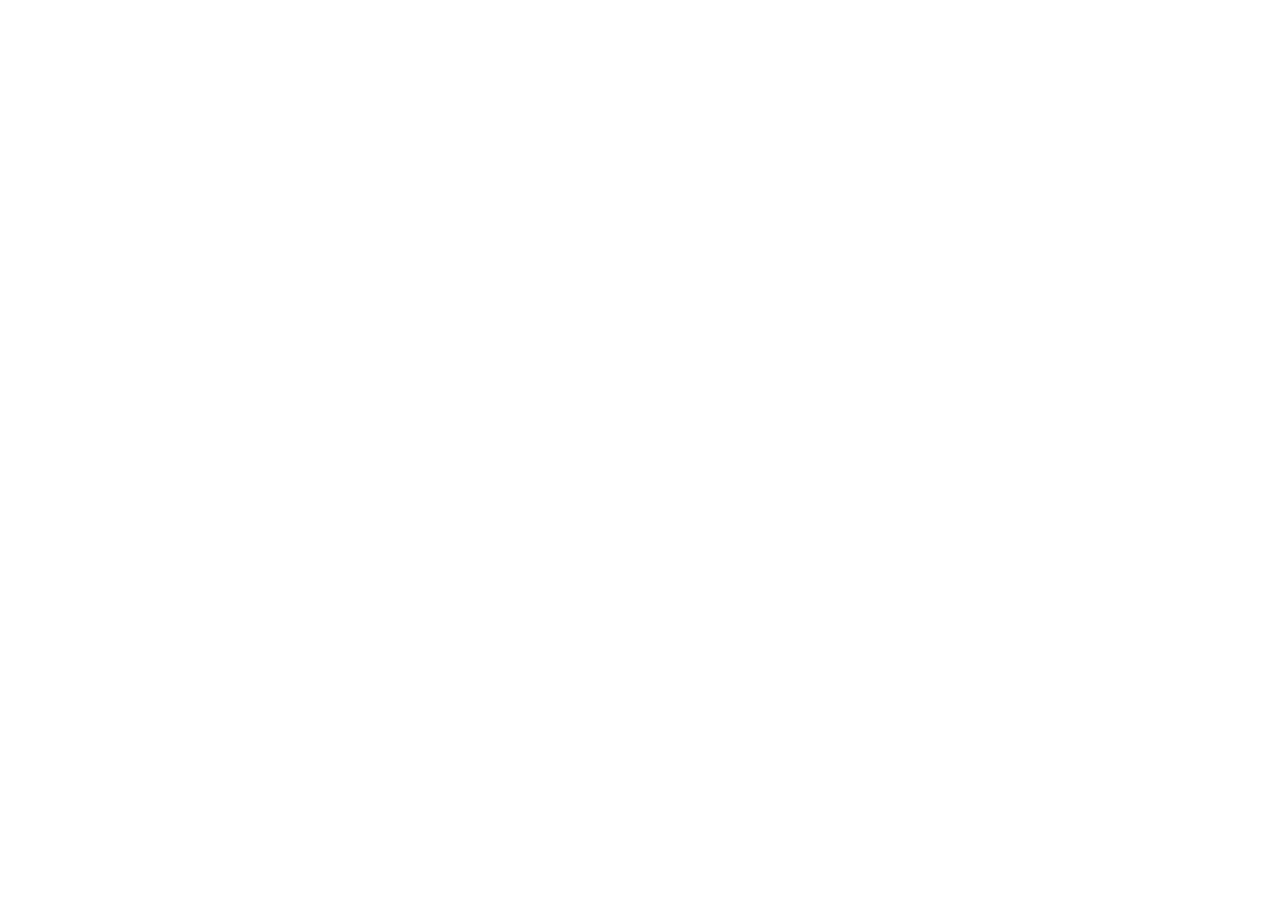
==== index.html @ ea185760 "Redirect the organization site to the Comuns pitch deck Signed-off-by: rodrigopavezi <rodrigopavezi@" ====
<!doctype html>
<html lang="en">
<head>
  <meta charset="utf-8">
  <meta name="viewport" content="width=device-width, initial-scale=1">
  <title>Comuns</title>
  <meta http-equiv="refresh" content="0; url=https://comuns-ai.github.io/comuns/">
  <link rel="canonical" href="https://comuns-ai.github.io/comuns/">
</head>
<body>
  <p><a href="https://comuns-ai.github.io/comuns/">Comuns pitch deck</a></p>
</body>
</html>
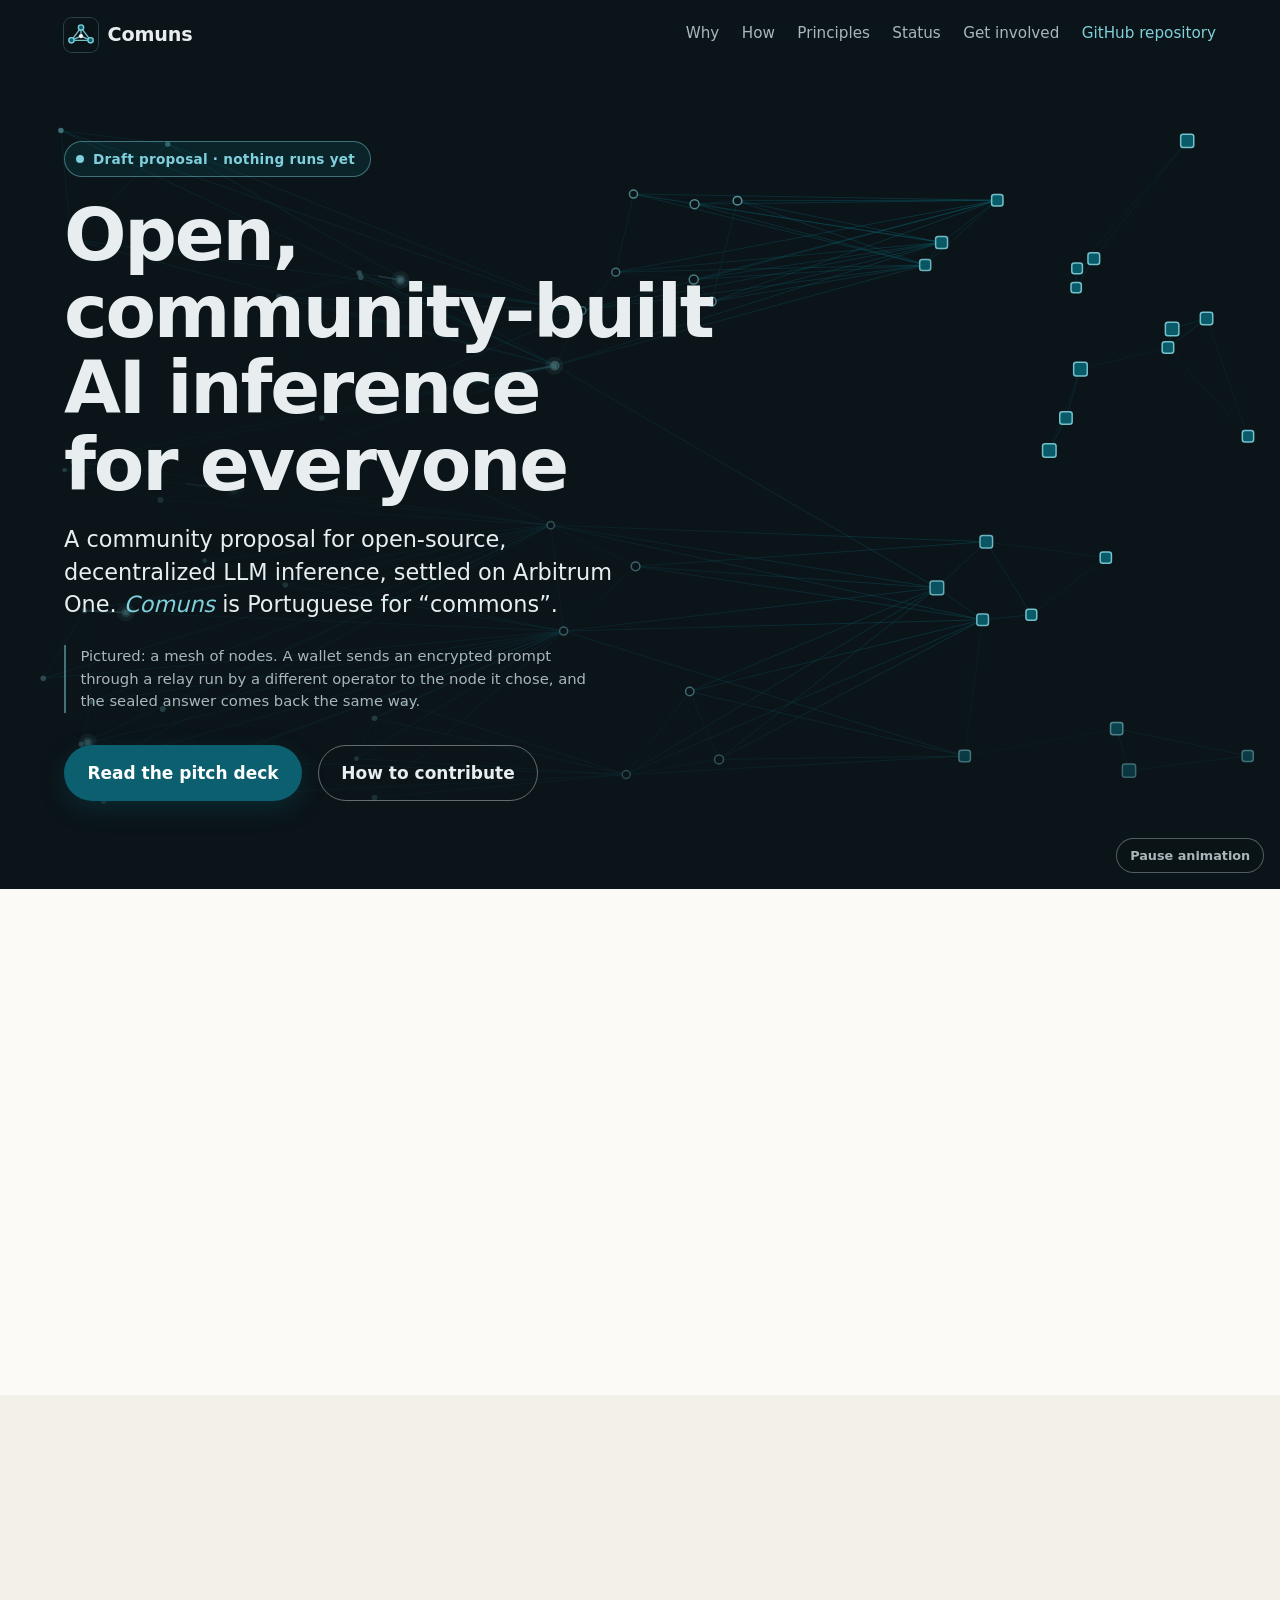
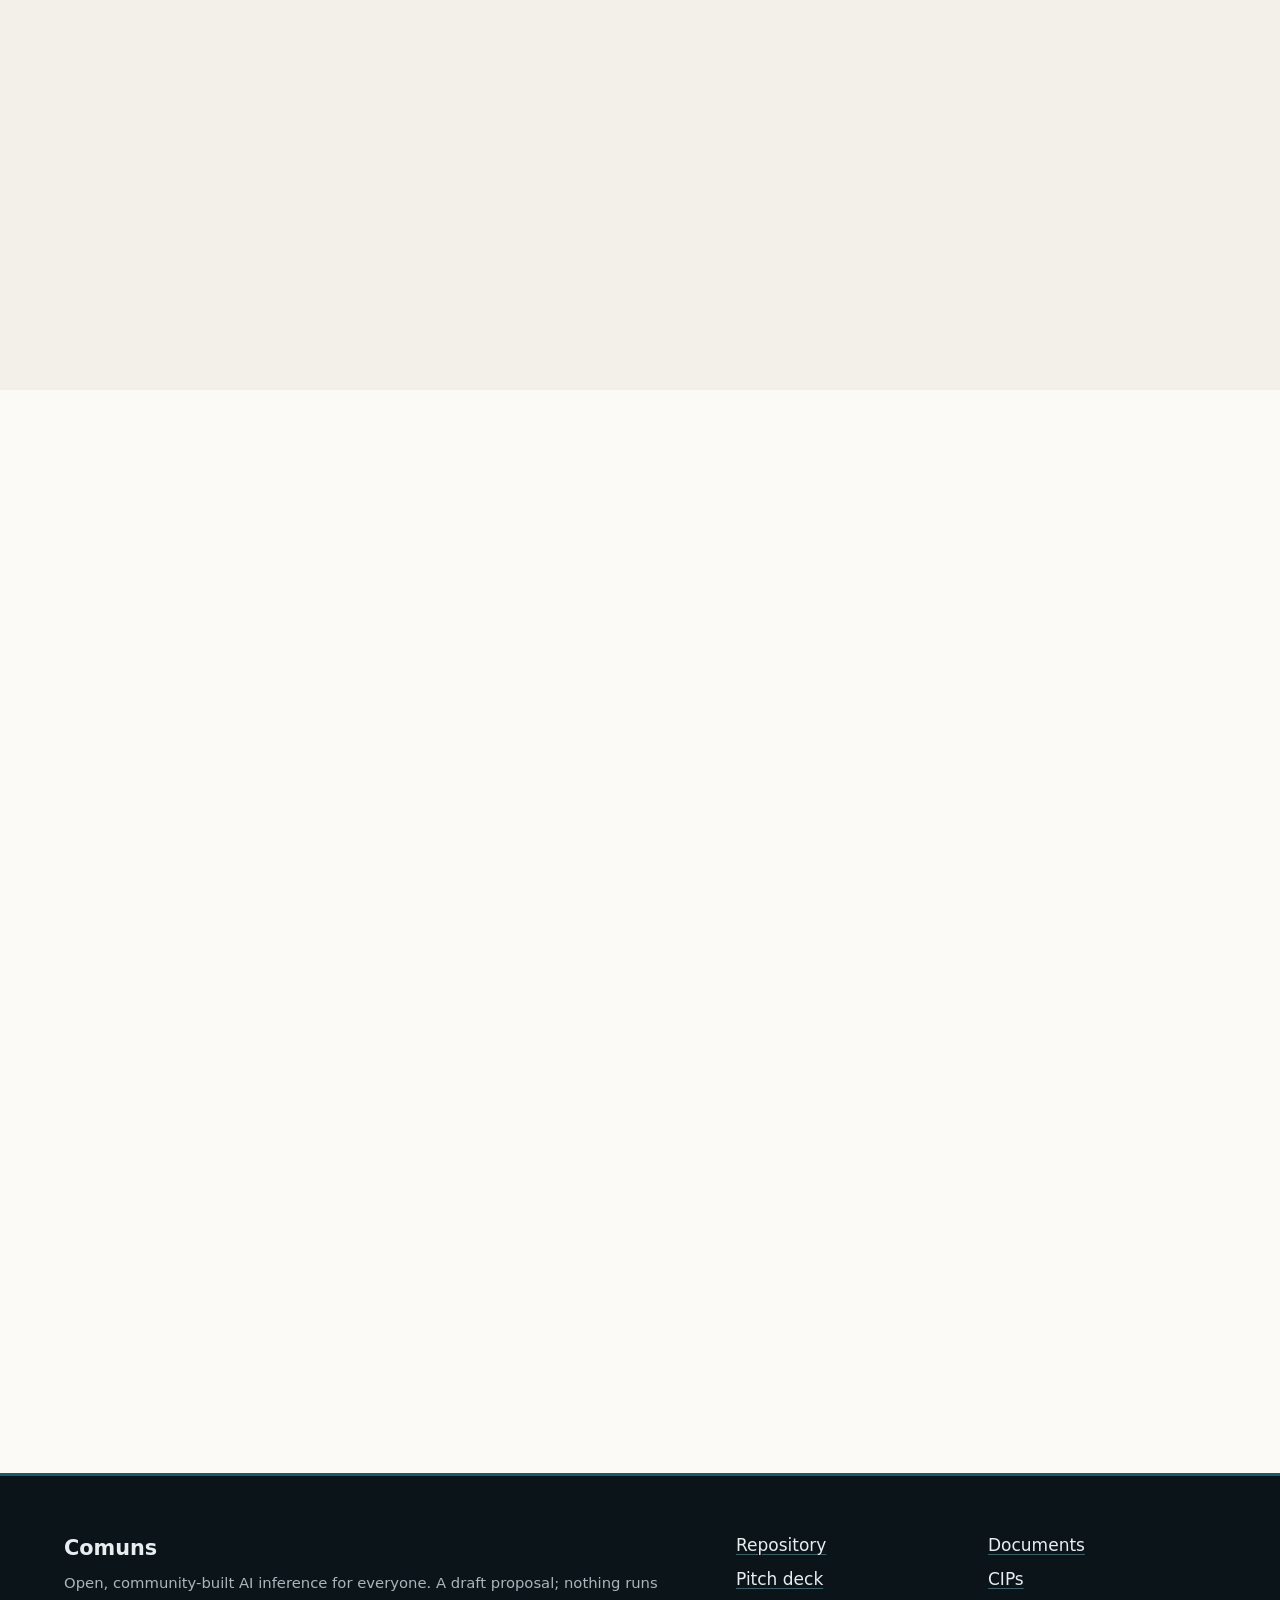
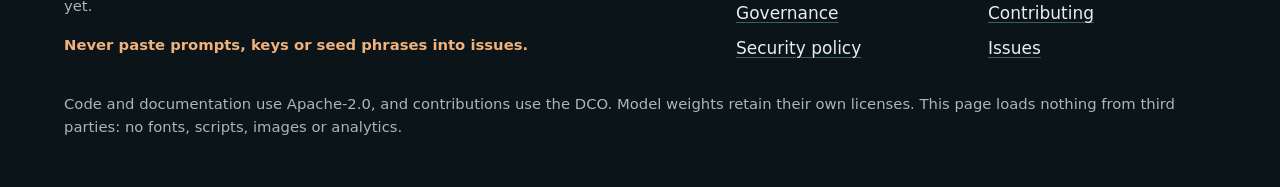
==== commit e1606259: "feat: replace the deck redirect with a landing page The organization site now serves a static landin" ====
--- a/index.html
+++ b/index.html
@@ -1,13 +1,278 @@
-<!doctype html>
+<!DOCTYPE html>
 <html lang="en">
 <head>
-  <meta charset="utf-8">
-  <meta name="viewport" content="width=device-width, initial-scale=1">
-  <title>Comuns</title>
-  <meta http-equiv="refresh" content="0; url=https://comuns-ai.github.io/comuns/">
-  <link rel="canonical" href="https://comuns-ai.github.io/comuns/">
+<meta charset="utf-8">
+<meta name="viewport" content="width=device-width, initial-scale=1">
+<meta http-equiv="Content-Security-Policy" content="default-src 'self'; img-src 'self' data:; style-src 'self'; script-src 'self'; base-uri 'none'; form-action 'none'">
+<meta name="color-scheme" content="light dark">
+<meta name="description" content="Comuns is a community proposal for open-source, decentralized LLM inference, settled on Arbitrum One. A draft; nothing runs yet.">
+<meta name="referrer" content="no-referrer">
+<title>Comuns — open, community-built AI inference</title>
+<link rel="icon" href="assets/mark.svg" type="image/svg+xml">
+<link rel="stylesheet" href="assets/style.css">
 </head>
 <body>
-  <p><a href="https://comuns-ai.github.io/comuns/">Comuns pitch deck</a></p>
+<a class="skip-link" href="#main">Skip to content</a>
+
+<header class="site-header">
+  <div class="wrap header-row">
+    <a class="wordmark" href="#top" aria-label="Comuns, home">
+      <svg class="mark" viewBox="0 0 64 64" aria-hidden="true" focusable="false">
+        <rect width="64" height="64" rx="14" fill="#0b1418"/>
+        <g stroke="#7fd0dc" stroke-width="2.5" stroke-linecap="round" fill="none" opacity="0.9">
+          <path d="M14 42 L32 18 L50 42 Z"/>
+          <path d="M14 42 L32 34 L50 42"/>
+          <path d="M32 18 L32 34"/>
+        </g>
+        <g fill="#0b5f6e" stroke="#7fd0dc" stroke-width="2.5">
+          <circle cx="14" cy="42" r="5"/>
+          <circle cx="50" cy="42" r="5"/>
+          <circle cx="32" cy="18" r="5"/>
+        </g>
+        <circle cx="32" cy="34" r="4" fill="#fbfaf6"/>
+      </svg>
+      <span>Comuns</span>
+    </a>
+    <nav class="site-nav" aria-label="Sections">
+      <a href="#why">Why</a>
+      <a href="#how">How</a>
+      <a href="#principles">Principles</a>
+      <a href="#status">Status</a>
+      <a href="#involved">Get involved</a>
+      <a class="nav-github" href="https://github.com/Comuns-ai/comuns">GitHub repository</a>
+    </nav>
+  </div>
+</header>
+
+<main id="main">
+
+<section class="hero" id="top" aria-labelledby="hero-title">
+  <canvas id="hero-canvas" class="hero-canvas" aria-hidden="true"></canvas>
+  <div class="wrap hero-content">
+    <p class="status-pill"><span class="dot" aria-hidden="true"></span>Draft proposal · nothing runs yet</p>
+    <h1 id="hero-title">Open, community-built AI inference for everyone</h1>
+    <p class="lede">A community proposal for open-source, decentralized LLM inference, settled on Arbitrum One. <em>Comuns</em> is Portuguese for “commons”.</p>
+    <p class="hero-figure">Pictured: a mesh of nodes. A wallet sends an encrypted prompt through a relay run by a different operator to the node it chose, and the sealed answer comes back the same way.</p>
+    <div class="cta-row">
+      <a class="btn btn-primary" href="/comuns/">Read the pitch deck</a>
+      <a class="btn btn-ghost" href="https://github.com/Comuns-ai/comuns/blob/main/CONTRIBUTING.md">How to contribute</a>
+    </div>
+  </div>
+</section>
+
+<section class="section why" id="why" aria-labelledby="why-title">
+  <div class="wrap">
+    <p class="eyebrow" data-reveal>Why</p>
+    <h2 id="why-title" data-reveal>The closed door</h2>
+    <div class="two-col">
+      <div data-reveal>
+        <p class="big">Hosted models concentrate capability in a few providers. A cheap API still lets the provider read every prompt and refuse service.</p>
+      </div>
+      <div data-reveal>
+        <p>Comuns does not claim a lower price than hosted APIs. The case is control: code, specifications and economics that anyone can inspect, run and fork.</p>
+        <p>The repository is the proposal. Every claim lives in a document anyone can challenge.</p>
+      </div>
+    </div>
+  </div>
+</section>
+
+<section class="section how" id="how" aria-labelledby="how-title">
+  <div class="wrap">
+    <p class="eyebrow" data-reveal>How</p>
+    <h2 id="how-title" data-reveal>How one prompt flows</h2>
+    <p class="intro" data-reveal>By default one node runs a request: pick a model, then a node from its pool. Collective answers and decomposed plans are opt-in.</p>
+
+    <div class="how-layout">
+    <div class="how-diagram" data-reveal>
+      <div class="flow-chips" role="list" aria-label="The path of one prompt">
+        <span class="chip" role="listitem">Wallet</span>
+        <span class="chip-link"><span class="chip-arrow" aria-hidden="true"></span><span class="chip" role="listitem">Encrypted prompt</span></span>
+        <span class="chip-link"><span class="chip-arrow" aria-hidden="true"></span><span class="chip" role="listitem">Rust node</span></span>
+        <span class="chip-link"><span class="chip-arrow" aria-hidden="true"></span><span class="chip" role="listitem">Sealed answer</span></span>
+      </div>
+      <p class="flow-notes"><span>Settlement: Arbitrum One.</span> <span>Optional parallel workers: opt-in, disclosed.</span></p>
+    </div>
+
+    <div class="steps" data-reveal data-reveal-group>
+      <svg class="steps-line" viewBox="0 0 2 100" preserveAspectRatio="none" aria-hidden="true" focusable="false">
+        <path d="M1 0 V100" pathLength="1" vector-effect="non-scaling-stroke"/>
+      </svg>
+      <ol class="steps-list">
+        <li class="step">
+          <span class="step-num" aria-hidden="true">1</span>
+          <h3>Deposit once</h3>
+          <p>Deposit once into the credit pool.</p>
+        </li>
+        <li class="step">
+          <span class="step-num" aria-hidden="true">2</span>
+          <h3>Encrypt and relay</h3>
+          <p>Encrypt the prompt locally; send it through a relay run by someone else.</p>
+        </li>
+        <li class="step">
+          <span class="step-num" aria-hidden="true">3</span>
+          <h3>The node opens the session</h3>
+          <p>The node opens the session with your unlinkable credit and runs the model off-chain; chunks return sealed.</p>
+        </li>
+        <li class="step">
+          <span class="step-num" aria-hidden="true">4</span>
+          <h3>A voucher per chunk</h3>
+          <p>The client signs a voucher per chunk.</p>
+        </li>
+      </ol>
+    </div>
+    </div>
+    <p class="aside-note" data-reveal>A paid orchestrator is disclosed, never mandatory.</p>
+  </div>
+</section>
+
+<section class="section principles" id="principles" aria-labelledby="principles-title">
+  <div class="wrap">
+    <p class="eyebrow" data-reveal>Principles</p>
+    <h2 id="principles-title" data-reveal>What the proposal commits to</h2>
+    <ul class="grid" data-reveal data-reveal-group>
+      <li class="card">
+        <h3>Anonymous by default</h3>
+        <p>The node you pick can read your prompt, but neither it nor the chain should learn who sent it. Standard mode hides who asked, not what was asked.</p>
+        <p class="fine">Attested (TEE) mode is opt-in: there the node should not be able to read the prompt either, barring a physical attack on the hardware.</p>
+        <a href="https://github.com/Comuns-ai/comuns/blob/main/docs/adr/0010-anonymous-by-default.md">The anonymous-by-default decision record</a>
+      </li>
+      <li class="card">
+        <h3>Encrypted transport</h3>
+        <p>Two-way encryption is RFC 9180 HPKE, and client-to-node traffic uses RFC 9458 Oblivious HTTP.</p>
+        <p class="fine">The relay sees your network address and not your prompt. The node sees your prompt and not your network address.</p>
+        <a href="https://github.com/Comuns-ai/comuns/blob/main/docs/adr/0003-hpke-and-the-executor-plaintext-limit.md">The HPKE transport decision record</a>
+      </li>
+      <li class="card">
+        <h3>ETH on Arbitrum One</h3>
+        <p>Arbitrum One settles sessions in ETH. The chain sees a session, never a payer.</p>
+        <p class="fine">Protocol fee: zero. The inference payment is not L2 gas.</p>
+        <a href="https://github.com/Comuns-ai/comuns/blob/main/docs/adr/0001-settle-on-arbitrum-one-evm-not-stylus.md">The Arbitrum One settlement decision record</a>
+      </li>
+      <li class="card">
+        <h3>No token</h3>
+        <p>v1 does not issue a protocol token. No token gate and no coin vote: a class S operator has an equal voice.</p>
+        <a href="https://github.com/Comuns-ai/comuns/blob/main/docs/adr/0007-no-protocol-token-in-v1.md">The no-token decision record</a>
+      </li>
+      <li class="card">
+        <h3>Rust nodes, pluggable backends</h3>
+        <p>Inference runs off-chain in a Rust node with pluggable backends.</p>
+        <p class="fine">Rust alone is not claimed to make inference faster; the kernels do the work.</p>
+        <a href="https://github.com/Comuns-ai/comuns/blob/main/docs/node/node-design.md">The node design document</a>
+      </li>
+      <li class="card">
+        <h3>Hardware classes S to X</h3>
+        <p>Participation from CPU-only class S to multi-GPU class X, subject to measured capability and model fit. Stronger hardware charges more for the same model and weaker hardware charges less.</p>
+        <p class="fine">CPU-only participation is a target to be validated. Classes come from a public self-benchmark, which is not an unfakeable proof.</p>
+        <a href="https://github.com/Comuns-ai/comuns/blob/main/docs/node/hardware-classes-and-benchmarks.md">Hardware classes and benchmarks</a>
+      </li>
+      <li class="card">
+        <h3>Open source</h3>
+        <p>Apache-2.0 for code and documents; DCO sign-off, no CLA.</p>
+        <p class="fine">If the community disagrees with a direction, it can fork the specifications, the contracts and the node.</p>
+        <a href="https://github.com/Comuns-ai/comuns/blob/main/CONTRIBUTING.md">Contributing guide</a>
+      </li>
+      <li class="card">
+        <h3>Governance by CIPs</h3>
+        <p>Decisions are CIPs: Draft, Review, Last Call, Final. Working groups review; a CIP decides.</p>
+        <p class="fine">Anyone can write a CIP. Decisions follow the CIP process and rough consensus in working groups, not coin votes.</p>
+        <a href="https://github.com/Comuns-ai/comuns/blob/main/GOVERNANCE.md">Governance document</a>
+      </li>
+    </ul>
+  </div>
+</section>
+
+<section class="section status" id="status" aria-labelledby="status-title">
+  <div class="wrap">
+    <p class="eyebrow" data-reveal>Status</p>
+    <h2 id="status-title" data-reveal>What exists today, and what does not</h2>
+    <div class="two-col status-cols">
+      <div class="status-box exists" data-reveal>
+        <h3>Exists</h3>
+        <ul>
+          <li>A draft proposal: documents, decision records and CIPs, written in the open.</li>
+          <li>Documentation checker scripts in the repository.</li>
+          <li>A pitch deck, written in Markdown and rendered to a self-contained HTML page.</li>
+        </ul>
+      </div>
+      <div class="status-box missing" data-reveal>
+        <h3>Does not exist</h3>
+        <ul>
+          <li>No protocol implementation runs yet.</li>
+          <li>No contract is deployed, no node exists, no relay exists.</li>
+          <li>No maintainer is seated, no audit has been performed and no mainnet date exists.</li>
+          <li>Price bands are unset. Class claims are self-benchmarks, fakeable.</li>
+        </ul>
+      </div>
+    </div>
+    <p class="status-note" data-reveal>We make no claim of a mainnet date, an audit, a grant, a partnership, existing users or a price lower than hosted APIs. No maintainer is seated yet, and contributors may not come; the plan states its risks openly.</p>
+
+    <h3 class="roadmap-title" data-reveal>From proposal to running code</h3>
+    <ol class="timeline" data-reveal data-reveal-group aria-label="Proposed phases, in order">
+      <li class="phase"><span class="phase-num">Phase 0</span><h4>Documentation baseline</h4><p>This documentation.</p></li>
+      <li class="phase"><span class="phase-num">Phase 1</span><h4>Sepolia slice</h4><p>Relay plus credit session.</p></li>
+      <li class="phase"><span class="phase-num">Phase 2</span><h4>Contexts and classes</h4><p>Ownerless contexts, pools, sheet, orchestrator.</p></li>
+      <li class="phase"><span class="phase-num">Phase 3</span><h4>Verification spike</h4><p>Attested nodes plus the spikes. Phase 3 may end with a negative result.</p></li>
+      <li class="phase"><span class="phase-num">Phase 4</span><h4>External review</h4><p>Reviews, then go/no-go.</p></li>
+    </ol>
+    <p class="timeline-note" data-reveal>There are no dates. Phases are ordered, not scheduled. <a href="https://github.com/Comuns-ai/comuns/blob/main/docs/project-plan.md">Read the project plan</a> for exit criteria.</p>
+  </div>
+</section>
+
+<section class="section involved" id="involved" aria-labelledby="involved-title">
+  <div class="wrap">
+    <p class="eyebrow" data-reveal>Get involved</p>
+    <h2 id="involved-title" data-reveal>Build it with us</h2>
+    <p class="intro" data-reveal>Comuns is built by whoever shows up and writes in public. You do not need a hardware class, a stake, or a holding to review, comment or propose. The only channels are issues and CIP comments on the repository.</p>
+    <div class="two-col involved-cols">
+      <div class="involve-box" data-reveal>
+        <h3>For contributors</h3>
+        <ol class="involve-list">
+          <li><a href="https://github.com/Comuns-ai/comuns/pull/7">Review CIP-0003 (pull request #7)</a>. A Draft proposal for seating the first maintainer. Any person other than the author can review it: a public comment that approves or names a blocking objection.</li>
+          <li><a href="https://github.com/Comuns-ai/comuns/tree/main/docs/cip">Comment on the CIPs</a>. None are Final.</li>
+          <li>Join a working group: Protocol, Node, Cryptography, Contracts, Applications or Documentation. Say so in a public issue or on a relevant CIP.</li>
+          <li><a href="https://github.com/Comuns-ai/comuns/blob/main/CONTRIBUTING.md">Read the contributing guide</a>. Contributions use the Developer Certificate of Origin; there is no CLA.</li>
+          <li>Later, run a node on any hardware class. CPU-only class S is still a target to be validated. See <a href="https://github.com/Comuns-ai/comuns/blob/main/docs/project-plan.md">the project plan</a> for its proposed phases.</li>
+        </ol>
+      </div>
+      <div class="involve-box" data-reveal>
+        <h3>For supporters</h3>
+        <ol class="involve-list">
+          <li><a href="/comuns/">Read the pitch deck</a> and <a href="https://github.com/Comuns-ai/comuns/blob/main/docs/project-plan.md">the project plan</a>.</li>
+          <li><a href="https://github.com/Comuns-ai/comuns/issues">Open an issue</a> to talk. Issues are for document comments and documentation flaws.</li>
+        </ol>
+        <p class="fine">This draft names no discussion channel beyond issues and CIP comments on the repository.</p>
+      </div>
+    </div>
+    <div class="cta-row" data-reveal>
+      <a class="btn btn-primary" href="https://github.com/Comuns-ai/comuns">Open the repository</a>
+      <a class="btn btn-ghost" href="https://github.com/Comuns-ai/comuns/tree/main/docs">Browse the documents</a>
+    </div>
+  </div>
+</section>
+
+</main>
+
+<footer class="site-footer">
+  <div class="wrap footer-grid">
+    <div class="footer-brand">
+      <p class="footer-word">Comuns</p>
+      <p class="fine">Open, community-built AI inference for everyone. A draft proposal; nothing runs yet.</p>
+      <p class="fine warn">Never paste prompts, keys or seed phrases into issues.</p>
+    </div>
+    <nav class="footer-nav" aria-label="Project links">
+      <a href="https://github.com/Comuns-ai/comuns">Repository</a>
+      <a href="https://github.com/Comuns-ai/comuns/tree/main/docs">Documents</a>
+      <a href="/comuns/">Pitch deck</a>
+      <a href="https://github.com/Comuns-ai/comuns/tree/main/docs/cip">CIPs</a>
+      <a href="https://github.com/Comuns-ai/comuns/blob/main/GOVERNANCE.md">Governance</a>
+      <a href="https://github.com/Comuns-ai/comuns/blob/main/CONTRIBUTING.md">Contributing</a>
+      <a href="https://github.com/Comuns-ai/comuns/blob/main/SECURITY.md">Security policy</a>
+      <a href="https://github.com/Comuns-ai/comuns/issues">Issues</a>
+    </nav>
+    <p class="fine footer-licence">Code and documentation use Apache-2.0, and contributions use the DCO. Model weights retain their own licenses. This page loads nothing from third parties: no fonts, scripts, images or analytics.</p>
+  </div>
+</footer>
+
+<script src="assets/main.js"></script>
 </body>
 </html>
--- a/assets/style.css
+++ b/assets/style.css
@@ -0,0 +1,845 @@
+/* Comuns landing page. Static, no build step, no third-party resources. */
+
+:root {
+  --ink: #0d2a33;
+  --ink-2: #3a4a55;
+  --paper: #fbfaf6;
+  --paper-2: #f2f0e8;
+  --line: #d8d4c8;
+  --card: #ffffff;
+  --teal: #0b5f6e;
+  --teal-ink: #0b5f6e;
+  --teal-soft: #e6f3f5;
+  --teal-tint: #7fd0dc;
+  --hero: #0b1418;
+  --hero-ink: #e8eef0;
+  --hero-muted: #a9b6bb;
+  --warn: #8a3b12;
+  --shadow: 0 1px 2px rgba(13, 42, 51, 0.06), 0 12px 32px rgba(13, 42, 51, 0.08);
+  --shadow-lift: 0 2px 4px rgba(13, 42, 51, 0.08), 0 24px 48px rgba(13, 42, 51, 0.14);
+  --radius: 14px;
+  --ease: cubic-bezier(0.22, 1, 0.36, 1);
+  --reveal-time: 0.9s;
+  color-scheme: light dark;
+}
+
+@media (prefers-color-scheme: dark) {
+  :root {
+    --ink: #e8eef0;
+    --ink-2: #a9b6bb;
+    --paper: #0b1418;
+    --paper-2: #101d22;
+    --line: #22333a;
+    --card: #101d22;
+    --teal-ink: #7fd0dc;
+    --teal-soft: #0f272d;
+    --warn: #f0b27a;
+    --shadow: 0 1px 2px rgba(0, 0, 0, 0.3), 0 12px 32px rgba(0, 0, 0, 0.35);
+    --shadow-lift: 0 2px 4px rgba(0, 0, 0, 0.4), 0 24px 48px rgba(0, 0, 0, 0.5);
+  }
+}
+
+/* ---------- Base ---------- */
+
+*,
+*::before,
+*::after { box-sizing: border-box; }
+
+html {
+  scroll-behavior: smooth;
+  -webkit-text-size-adjust: 100%;
+}
+
+body {
+  margin: 0;
+  background: var(--paper);
+  color: var(--ink);
+  font-family: ui-sans-serif, system-ui, -apple-system, "Segoe UI", Roboto, "Helvetica Neue", Arial, sans-serif;
+  font-size: 1.0625rem;
+  line-height: 1.55;
+  overflow-x: hidden;
+  -webkit-font-smoothing: antialiased;
+}
+
+h1, h2, h3, h4 {
+  margin: 0;
+  font-weight: 650;
+  letter-spacing: -0.015em;
+  line-height: 1.12;
+  text-wrap: balance;
+}
+
+h2,
+.nf-title { font-size: clamp(1.9rem, 1.3rem + 2.4vw, 3rem); }
+.nf-title { margin-bottom: 1.5rem; }
+h3 { font-size: 1.25rem; }
+h4 { font-size: 1.1rem; }
+
+p { margin: 0 0 1rem; }
+p:last-child { margin-bottom: 0; }
+
+a {
+  color: var(--teal-ink);
+  text-decoration: underline;
+  text-decoration-thickness: 1px;
+  text-underline-offset: 0.18em;
+  transition: color 0.2s, text-decoration-color 0.2s;
+}
+a:hover { text-decoration-thickness: 2px; }
+
+:focus-visible {
+  outline: 3px solid var(--teal-ink);
+  outline-offset: 3px;
+  border-radius: 4px;
+}
+.site-header :focus-visible,
+.hero :focus-visible,
+.site-footer :focus-visible { outline-color: var(--teal-tint); }
+
+.wrap {
+  width: min(100% - 2rem, 72rem);
+  margin-inline: auto;
+}
+
+.skip-link {
+  position: absolute;
+  left: 1rem;
+  top: -4rem;
+  z-index: 100;
+  padding: 0.6rem 1rem;
+  background: var(--teal);
+  color: #fff;
+  border-radius: 8px;
+  transition: top 0.2s;
+}
+.skip-link:focus { top: 1rem; }
+
+.eyebrow {
+  margin: 0 0 0.75rem;
+  font-size: 0.8rem;
+  font-weight: 650;
+  letter-spacing: 0.14em;
+  text-transform: uppercase;
+  color: var(--teal-ink);
+}
+
+.fine {
+  font-size: 0.925rem;
+  color: var(--ink-2);
+}
+
+.intro {
+  max-width: 44rem;
+  font-size: 1.2rem;
+  margin: 0 0 2.5rem;
+}
+
+/* ---------- Buttons ---------- */
+
+.cta-row {
+  display: flex;
+  flex-wrap: wrap;
+  gap: 0.75rem 1rem;
+  margin-top: 2rem;
+}
+
+.btn {
+  display: inline-flex;
+  align-items: center;
+  gap: 0.5rem;
+  padding: 0.85rem 1.4rem;
+  border-radius: 999px;
+  font-weight: 600;
+  text-decoration: none;
+  border: 1.5px solid transparent;
+  transition: transform 0.25s var(--ease), box-shadow 0.25s var(--ease), background-color 0.2s, color 0.2s, border-color 0.2s;
+}
+.btn:hover { transform: translateY(-2px); }
+.btn:active { transform: translateY(0); }
+
+.btn-primary {
+  background: var(--teal);
+  color: #fff;
+  box-shadow: 0 8px 24px rgba(11, 95, 110, 0.28);
+}
+.btn-primary:hover { background: #0d6c7d; box-shadow: 0 12px 28px rgba(11, 95, 110, 0.36); }
+
+.btn-ghost {
+  background: transparent;
+  color: var(--teal-ink);
+  border-color: currentColor;
+}
+.btn-ghost:hover { background: var(--teal-soft); }
+
+.hero .btn-ghost { color: var(--hero-ink); border-color: rgba(232, 238, 240, 0.4); }
+.hero .btn-ghost:hover { background: rgba(127, 208, 220, 0.12); border-color: var(--teal-tint); }
+
+/* ---------- Header ---------- */
+
+.site-header {
+  background: var(--hero);
+  color: var(--hero-ink);
+  position: relative;
+  z-index: 5;
+}
+
+.header-row {
+  display: flex;
+  align-items: center;
+  justify-content: space-between;
+  gap: 1rem;
+  padding: 1.1rem 0;
+}
+
+.wordmark {
+  display: inline-flex;
+  align-items: center;
+  gap: 0.6rem;
+  color: var(--hero-ink);
+  text-decoration: none;
+  font-weight: 700;
+  font-size: 1.2rem;
+  letter-spacing: -0.01em;
+}
+.mark {
+  width: 34px;
+  height: 34px;
+  border-radius: 8px;
+  box-shadow: 0 0 0 1px rgba(127, 208, 220, 0.25);
+}
+
+.site-nav {
+  display: flex;
+  flex-wrap: wrap;
+  gap: 0.25rem 1.4rem;
+  font-size: 0.95rem;
+}
+.site-nav a {
+  color: var(--hero-muted);
+  text-decoration: none;
+  padding: 0.25rem 0;
+  border-bottom: 1px solid transparent;
+  transition: color 0.2s, border-color 0.2s;
+}
+.site-nav a:hover,
+.site-nav a:focus-visible { color: var(--hero-ink); border-bottom-color: var(--teal-tint); }
+.site-nav .nav-github { color: var(--teal-tint); }
+
+@media (max-width: 760px) {
+  .site-nav a:not(.nav-github) { display: none; }
+}
+
+/* ---------- Hero ---------- */
+
+.hero {
+  position: relative;
+  isolation: isolate;
+  background: var(--hero);
+  color: var(--hero-ink);
+  overflow: hidden;
+  min-height: clamp(34rem, 86vh, 52rem);
+  display: flex;
+  align-items: center;
+}
+
+.hero-canvas {
+  position: absolute;
+  inset: 0;
+  width: 100%;
+  height: 100%;
+  z-index: 0;
+  pointer-events: none;
+}
+
+.hero::after {
+  content: "";
+  position: absolute;
+  inset: 0;
+  z-index: 1;
+  pointer-events: none;
+  background:
+    radial-gradient(60% 70% at 22% 50%, rgba(11, 20, 24, 0.92) 0%, rgba(11, 20, 24, 0.55) 45%, rgba(11, 20, 24, 0) 100%),
+    linear-gradient(180deg, rgba(11, 20, 24, 0) 70%, var(--hero) 100%);
+}
+
+.hero-content {
+  position: relative;
+  z-index: 2;
+  padding: 4.5rem 0 5.5rem;
+}
+.hero-content > * { max-width: 44rem; }
+
+.hero h1 {
+  font-size: clamp(2.5rem, 1.6rem + 4.2vw, 4.6rem);
+  font-weight: 700;
+  letter-spacing: -0.03em;
+  line-height: 1.04;
+  margin: 1.25rem 0 1.25rem;
+}
+
+.lede {
+  font-size: clamp(1.15rem, 1rem + 0.6vw, 1.4rem);
+  color: var(--hero-ink);
+  max-width: 36rem;
+  line-height: 1.45;
+}
+.lede em { font-style: italic; color: var(--teal-tint); }
+
+.hero-figure {
+  font-size: 0.925rem;
+  color: var(--hero-muted);
+  max-width: 34rem;
+  border-left: 2px solid rgba(127, 208, 220, 0.5);
+  padding-left: 0.9rem;
+  margin-top: 1.5rem;
+}
+
+.status-pill {
+  display: inline-flex;
+  align-items: center;
+  gap: 0.55rem;
+  margin: 0;
+  padding: 0.4rem 0.9rem 0.4rem 0.7rem;
+  border: 1px solid rgba(127, 208, 220, 0.45);
+  border-radius: 999px;
+  background: rgba(11, 95, 110, 0.22);
+  color: var(--teal-tint);
+  font-size: 0.85rem;
+  font-weight: 600;
+  letter-spacing: 0.02em;
+}
+.status-pill .dot {
+  width: 8px;
+  height: 8px;
+  border-radius: 50%;
+  background: var(--teal-tint);
+  box-shadow: 0 0 0 0 rgba(127, 208, 220, 0);
+  animation: pulse 2.4s ease-out 2;
+}
+@keyframes pulse {
+  0% { box-shadow: 0 0 0 0 rgba(127, 208, 220, 0.6); }
+  70% { box-shadow: 0 0 0 10px rgba(127, 208, 220, 0); }
+  100% { box-shadow: 0 0 0 0 rgba(127, 208, 220, 0); }
+}
+
+/* Pause/play control for the canvas, added by main.js */
+.hero-toggle {
+  position: absolute;
+  right: 1rem;
+  bottom: 1rem;
+  z-index: 3;
+  padding: 0.4rem 0.8rem;
+  font: inherit;
+  font-size: 0.8rem;
+  font-weight: 600;
+  color: var(--hero-muted);
+  background: rgba(11, 20, 24, 0.55);
+  border: 1px solid rgba(169, 182, 187, 0.45);
+  border-radius: 999px;
+  cursor: pointer;
+  transition: color 0.2s, border-color 0.2s, background-color 0.2s;
+}
+.hero-toggle:hover { color: var(--hero-ink); border-color: var(--teal-tint); }
+.hero-toggle[aria-pressed="true"] {
+  color: var(--hero);
+  background: var(--teal-tint);
+  border-color: var(--teal-tint);
+}
+.hero-toggle[hidden] { display: none; }
+
+/* Hero entrance: transform only, so the copy is readable even if the animation never runs. */
+.hero-content > * {
+  animation: rise 0.9s var(--ease) both;
+}
+.hero-content > :nth-child(2) { animation-delay: 0.08s; }
+.hero-content > :nth-child(3) { animation-delay: 0.18s; }
+.hero-content > :nth-child(4) { animation-delay: 0.28s; }
+.hero-content > :nth-child(5) { animation-delay: 0.38s; }
+@keyframes rise {
+  from { transform: translateY(18px); }
+  to { transform: none; }
+}
+
+/* ---------- Sections ---------- */
+
+.section {
+  padding: clamp(4rem, 9vw, 7.5rem) 0;
+}
+.section h2 { margin-bottom: 1.5rem; }
+
+.section.how,
+.section.status { background: var(--paper-2); }
+
+.two-col {
+  display: grid;
+  grid-template-columns: 1fr;
+  gap: 2rem 4rem;
+  align-items: start;
+}
+@media (min-width: 800px) {
+  .two-col { grid-template-columns: 1.1fr 1fr; }
+}
+
+.big {
+  font-size: clamp(1.35rem, 1.05rem + 1.3vw, 2rem);
+  line-height: 1.3;
+  font-weight: 500;
+  letter-spacing: -0.015em;
+  text-wrap: balance;
+}
+
+/* ---------- Scroll reveals ----------
+   Hidden starting states apply only under html.js, which main.js adds first
+   thing, so without scripts every element is simply visible. */
+
+[data-reveal] {
+  transition: opacity var(--reveal-time) var(--ease), transform var(--reveal-time) var(--ease);
+}
+.js [data-reveal]:not(.is-visible) {
+  opacity: 0;
+  transform: translateY(22px);
+}
+
+/* ---------- How: layout ---------- */
+
+.how-layout {
+  display: grid;
+  grid-template-columns: 1fr;
+  gap: 2.5rem 4rem;
+  align-items: start;
+}
+@media (min-width: 960px) {
+  .how-layout { grid-template-columns: minmax(0, 1.25fr) minmax(0, 1fr); }
+  .how-diagram {
+    order: 2;
+    position: sticky;
+    top: 2rem;
+    padding: 2rem 2rem 1.75rem;
+    background: var(--card);
+    border: 1px solid var(--line);
+    border-radius: var(--radius);
+    box-shadow: var(--shadow);
+  }
+  .how-diagram .flow-chips {
+    flex-direction: column;
+    align-items: stretch;
+    gap: 0;
+    margin-bottom: 1.5rem;
+  }
+  .how-diagram .chip-link {
+    display: flex;
+    flex-direction: column;
+    align-items: stretch;
+    gap: 0;
+  }
+  .how-diagram .chip {
+    text-align: center;
+    padding: 0.9rem 1.2rem;
+    white-space: normal;
+  }
+  .how-diagram .chip-arrow {
+    width: 2px;
+    height: 2.4rem;
+    align-self: center;
+  }
+  .how-diagram .chip-arrow::after {
+    right: auto;
+    top: auto;
+    left: -5px;
+    bottom: -1px;
+    border: 6px solid transparent;
+    border-top: 8px solid var(--teal);
+    border-bottom: 0;
+  }
+  .how-diagram .flow-notes {
+    flex-direction: column;
+    gap: 0.5rem;
+    margin-bottom: 0;
+  }
+}
+
+/* ---------- How: flow chips ---------- */
+
+.flow-chips {
+  display: flex;
+  flex-wrap: wrap;
+  align-items: center;
+  gap: 0.6rem;
+  margin: 0 0 0.75rem;
+}
+/* An arrow travels with the chip after it, so a wrapped line never ends with an arrow. */
+.chip-link {
+  display: inline-flex;
+  align-items: center;
+  gap: 0.6rem;
+  flex-wrap: nowrap;
+}
+.chip {
+  padding: 0.7rem 1.2rem;
+  border: 2px solid var(--teal);
+  background: var(--teal-soft);
+  color: var(--ink);
+  border-radius: 10px;
+  font-weight: 600;
+  white-space: nowrap;
+}
+.chip-arrow {
+  position: relative;
+  width: 2.2rem;
+  height: 2px;
+  background: var(--teal);
+  flex: 0 0 auto;
+}
+.chip-arrow::after {
+  content: "";
+  position: absolute;
+  right: -1px;
+  top: -5px;
+  border: 6px solid transparent;
+  border-left: 8px solid var(--teal);
+  border-right: 0;
+}
+.flow-notes {
+  display: flex;
+  flex-wrap: wrap;
+  gap: 0.25rem 2rem;
+  font-size: 0.925rem;
+  color: var(--ink-2);
+  margin-bottom: 0;
+}
+.flow-notes span::before {
+  content: "";
+  display: inline-block;
+  width: 0.6rem;
+  height: 0.6rem;
+  margin-right: 0.5rem;
+  border: 2px dashed var(--teal);
+  border-radius: 3px;
+  vertical-align: -1px;
+}
+.flow-notes span:first-child::before { border-style: solid; }
+
+/* ---------- How: steps with drawing line ---------- */
+
+.steps {
+  position: relative;
+  padding-left: 3.25rem;
+  max-width: 48rem;
+  min-width: 0;
+}
+.steps-line {
+  position: absolute;
+  left: 1.1rem;
+  top: 0.6rem;
+  bottom: 0.6rem;
+  width: 2px;
+  height: calc(100% - 1.2rem);
+  overflow: visible;
+}
+.steps-line path {
+  fill: none;
+  stroke: var(--teal);
+  stroke-width: 2;
+  stroke-dasharray: 1;
+  stroke-dashoffset: 0;
+  transition: stroke-dashoffset 1.8s var(--ease) 0.15s;
+}
+.js .steps:not(.is-visible) .steps-line path { stroke-dashoffset: 1; }
+
+.steps-list {
+  list-style: none;
+  margin: 0;
+  padding: 0;
+  display: grid;
+  gap: 2rem;
+}
+.step {
+  position: relative;
+  transition: opacity 0.8s var(--ease), transform 0.8s var(--ease);
+}
+.js .steps:not(.is-visible) .step { opacity: 0; transform: translateY(16px); }
+.steps.is-visible .step:nth-child(1) { transition-delay: 0.15s; }
+.steps.is-visible .step:nth-child(2) { transition-delay: 0.55s; }
+.steps.is-visible .step:nth-child(3) { transition-delay: 0.95s; }
+.steps.is-visible .step:nth-child(4) { transition-delay: 1.35s; }
+
+.step-num {
+  position: absolute;
+  left: -3.25rem;
+  top: -0.1rem;
+  width: 2.25rem;
+  height: 2.25rem;
+  display: grid;
+  place-items: center;
+  border-radius: 50%;
+  background: var(--teal);
+  color: #fff;
+  font-weight: 700;
+  font-size: 0.95rem;
+  box-shadow: 0 0 0 4px var(--paper-2);
+}
+.step h3 { margin-bottom: 0.3rem; }
+.step p { color: var(--ink-2); max-width: 40rem; }
+
+.aside-note {
+  margin-top: 2.5rem;
+  padding: 1rem 1.25rem;
+  border-left: 3px solid var(--teal);
+  background: var(--teal-soft);
+  border-radius: 0 10px 10px 0;
+  max-width: 48rem;
+  font-weight: 500;
+}
+
+/* ---------- Principles grid ---------- */
+
+.grid {
+  list-style: none;
+  margin: 1rem 0 0;
+  padding: 0;
+  display: grid;
+  grid-template-columns: repeat(auto-fit, minmax(min(100%, 17rem), 1fr));
+  gap: 1.25rem;
+}
+
+.card {
+  display: flex;
+  flex-direction: column;
+  gap: 0.6rem;
+  padding: 1.6rem 1.5rem 1.4rem;
+  background: var(--card);
+  border: 1px solid var(--line);
+  border-radius: var(--radius);
+  box-shadow: var(--shadow);
+  transition: transform 0.35s var(--ease), box-shadow 0.35s var(--ease), border-color 0.35s, opacity 0.8s var(--ease);
+}
+.js .grid:not(.is-visible) .card { opacity: 0; transform: translateY(18px); }
+.grid.is-visible .card:nth-child(1) { transition-delay: 0s; }
+.grid.is-visible .card:nth-child(2) { transition-delay: 0.07s; }
+.grid.is-visible .card:nth-child(3) { transition-delay: 0.14s; }
+.grid.is-visible .card:nth-child(4) { transition-delay: 0.21s; }
+.grid.is-visible .card:nth-child(5) { transition-delay: 0.28s; }
+.grid.is-visible .card:nth-child(6) { transition-delay: 0.35s; }
+.grid.is-visible .card:nth-child(7) { transition-delay: 0.42s; }
+.grid.is-visible .card:nth-child(8) { transition-delay: 0.49s; }
+
+.grid.is-visible .card:hover,
+.grid.is-visible .card:focus-within {
+  transform: translateY(-6px);
+  box-shadow: var(--shadow-lift);
+  border-color: var(--teal-tint);
+  transition-delay: 0s;
+}
+
+.card h3 {
+  font-size: 1.15rem;
+  padding-bottom: 0.6rem;
+  border-bottom: 2px solid var(--teal);
+  margin-bottom: 0.2rem;
+}
+.card p { margin: 0; }
+.card a {
+  margin-top: auto;
+  padding-top: 0.6rem;
+  font-size: 0.925rem;
+  font-weight: 600;
+}
+
+/* ---------- Status ---------- */
+
+.status-cols { margin-top: 1rem; }
+.status-box {
+  padding: 1.6rem 1.6rem 1.4rem;
+  border-radius: var(--radius);
+  background: var(--card);
+  border: 1px solid var(--line);
+  box-shadow: var(--shadow);
+}
+.status-box h3 {
+  display: inline-flex;
+  align-items: center;
+  gap: 0.5rem;
+  margin-bottom: 0.9rem;
+}
+.status-box h3::before {
+  content: "";
+  width: 0.7rem;
+  height: 0.7rem;
+  border-radius: 50%;
+  background: var(--teal);
+}
+.status-box.missing h3::before {
+  background: transparent;
+  border: 2px solid var(--ink-2);
+}
+.status-box ul { margin: 0; padding-left: 1.2rem; }
+.status-box li { margin-bottom: 0.5rem; }
+.status-box li:last-child { margin-bottom: 0; }
+
+.status-note {
+  margin: 2rem 0 0;
+  max-width: 52rem;
+  color: var(--ink-2);
+}
+
+.roadmap-title {
+  margin: 4rem 0 1.75rem;
+  font-size: 1.5rem;
+}
+
+.timeline {
+  list-style: none;
+  margin: 0;
+  padding: 0 0 0 2rem;
+  position: relative;
+  display: grid;
+  gap: 1.5rem;
+  max-width: 48rem;
+}
+.timeline::before {
+  content: "";
+  position: absolute;
+  left: 0.5rem;
+  top: 0.5rem;
+  bottom: 0.5rem;
+  width: 2px;
+  background: var(--teal);
+  transform-origin: top;
+  transition: transform 1.6s var(--ease) 0.1s;
+}
+.js .timeline:not(.is-visible)::before { transform: scaleY(0); }
+
+.phase {
+  position: relative;
+  transition: opacity 0.7s var(--ease), transform 0.7s var(--ease);
+}
+.js .timeline:not(.is-visible) .phase { opacity: 0; transform: translateX(-10px); }
+.timeline.is-visible .phase:nth-child(1) { transition-delay: 0.1s; }
+.timeline.is-visible .phase:nth-child(2) { transition-delay: 0.4s; }
+.timeline.is-visible .phase:nth-child(3) { transition-delay: 0.7s; }
+.timeline.is-visible .phase:nth-child(4) { transition-delay: 1.0s; }
+.timeline.is-visible .phase:nth-child(5) { transition-delay: 1.3s; }
+
+.phase::before {
+  content: "";
+  position: absolute;
+  left: -2rem;
+  top: 0.45rem;
+  width: 1.05rem;
+  height: 1.05rem;
+  border-radius: 50%;
+  background: var(--paper-2);
+  border: 3px solid var(--teal);
+}
+.phase-num {
+  display: block;
+  font-size: 0.8rem;
+  font-weight: 700;
+  letter-spacing: 0.1em;
+  text-transform: uppercase;
+  color: var(--teal-ink);
+  margin-bottom: 0.15rem;
+}
+.phase p { margin: 0.2rem 0 0; color: var(--ink-2); }
+
+.timeline-note {
+  margin-top: 1.75rem;
+  color: var(--ink-2);
+}
+
+/* ---------- Get involved ---------- */
+
+.involved-cols { margin-top: 0.5rem; }
+.involve-box {
+  padding: 1.75rem 1.75rem 1.5rem;
+  border-radius: var(--radius);
+  background: var(--card);
+  border: 1px solid var(--line);
+  box-shadow: var(--shadow);
+  height: 100%;
+}
+.involve-box h3 { margin-bottom: 1rem; }
+.involve-list {
+  margin: 0 0 1rem;
+  padding-left: 1.3rem;
+  display: grid;
+  gap: 0.7rem;
+}
+.involve-list li::marker { color: var(--teal-ink); font-weight: 700; }
+
+/* ---------- Footer ---------- */
+
+.site-footer {
+  background: var(--hero);
+  color: var(--hero-ink);
+  padding: 3.5rem 0 3rem;
+  border-top: 3px solid var(--teal);
+}
+.footer-grid {
+  display: grid;
+  gap: 2rem 3rem;
+  grid-template-columns: 1fr;
+}
+@media (min-width: 800px) {
+  .footer-grid { grid-template-columns: 1.3fr 1fr; }
+  .footer-licence { grid-column: 1 / -1; }
+}
+.footer-word {
+  font-weight: 700;
+  font-size: 1.3rem;
+  margin-bottom: 0.5rem;
+}
+.site-footer .fine { color: var(--hero-muted); }
+.site-footer .warn { color: #f0b27a; font-weight: 600; }
+.footer-nav {
+  display: grid;
+  grid-template-columns: repeat(2, minmax(0, 1fr));
+  gap: 0.5rem 1.5rem;
+}
+.footer-nav a {
+  color: var(--hero-ink);
+  text-decoration-color: rgba(127, 208, 220, 0.4);
+}
+.footer-nav a:hover { color: var(--teal-tint); }
+.site-footer :focus-visible { outline-color: var(--teal-tint); }
+
+/* ---------- Reduced motion ---------- */
+
+@media (prefers-reduced-motion: reduce) {
+  html { scroll-behavior: auto; }
+  *,
+  *::before,
+  *::after {
+    animation-duration: 0.001s !important;
+    animation-iteration-count: 1 !important;
+    transition-duration: 0.001s !important;
+    transition-delay: 0s !important;
+  }
+  .js [data-reveal]:not(.is-visible),
+  .js .steps:not(.is-visible) .step,
+  .js .grid:not(.is-visible) .card,
+  .js .timeline:not(.is-visible) .phase,
+  .hero-content > * { opacity: 1; transform: none; }
+  .js .steps:not(.is-visible) .steps-line path { stroke-dashoffset: 0; }
+  .js .timeline:not(.is-visible)::before { transform: scaleY(1); }
+  .status-pill .dot { animation: none; }
+  .hero-toggle { display: none; }
+  .btn:hover,
+  .grid.is-visible .card:hover,
+  .grid.is-visible .card:focus-within { transform: none; }
+}
+
+/* ---------- Small screens ---------- */
+
+@media (max-width: 480px) {
+  body { font-size: 1rem; }
+  .hero-content { padding: 3rem 0 4rem; }
+  .btn { padding: 0.8rem 1.15rem; }
+  .steps { padding-left: 2.75rem; }
+  .step-num { left: -2.75rem; width: 2rem; height: 2rem; }
+  .steps-line { left: 0.95rem; }
+  .card, .status-box, .involve-box { padding: 1.3rem 1.2rem 1.2rem; }
+  .flow-chips { gap: 0.5rem; }
+  .chip { padding: 0.55rem 0.9rem; font-size: 0.95rem; }
+  .chip-arrow { width: 1.2rem; }
+}
